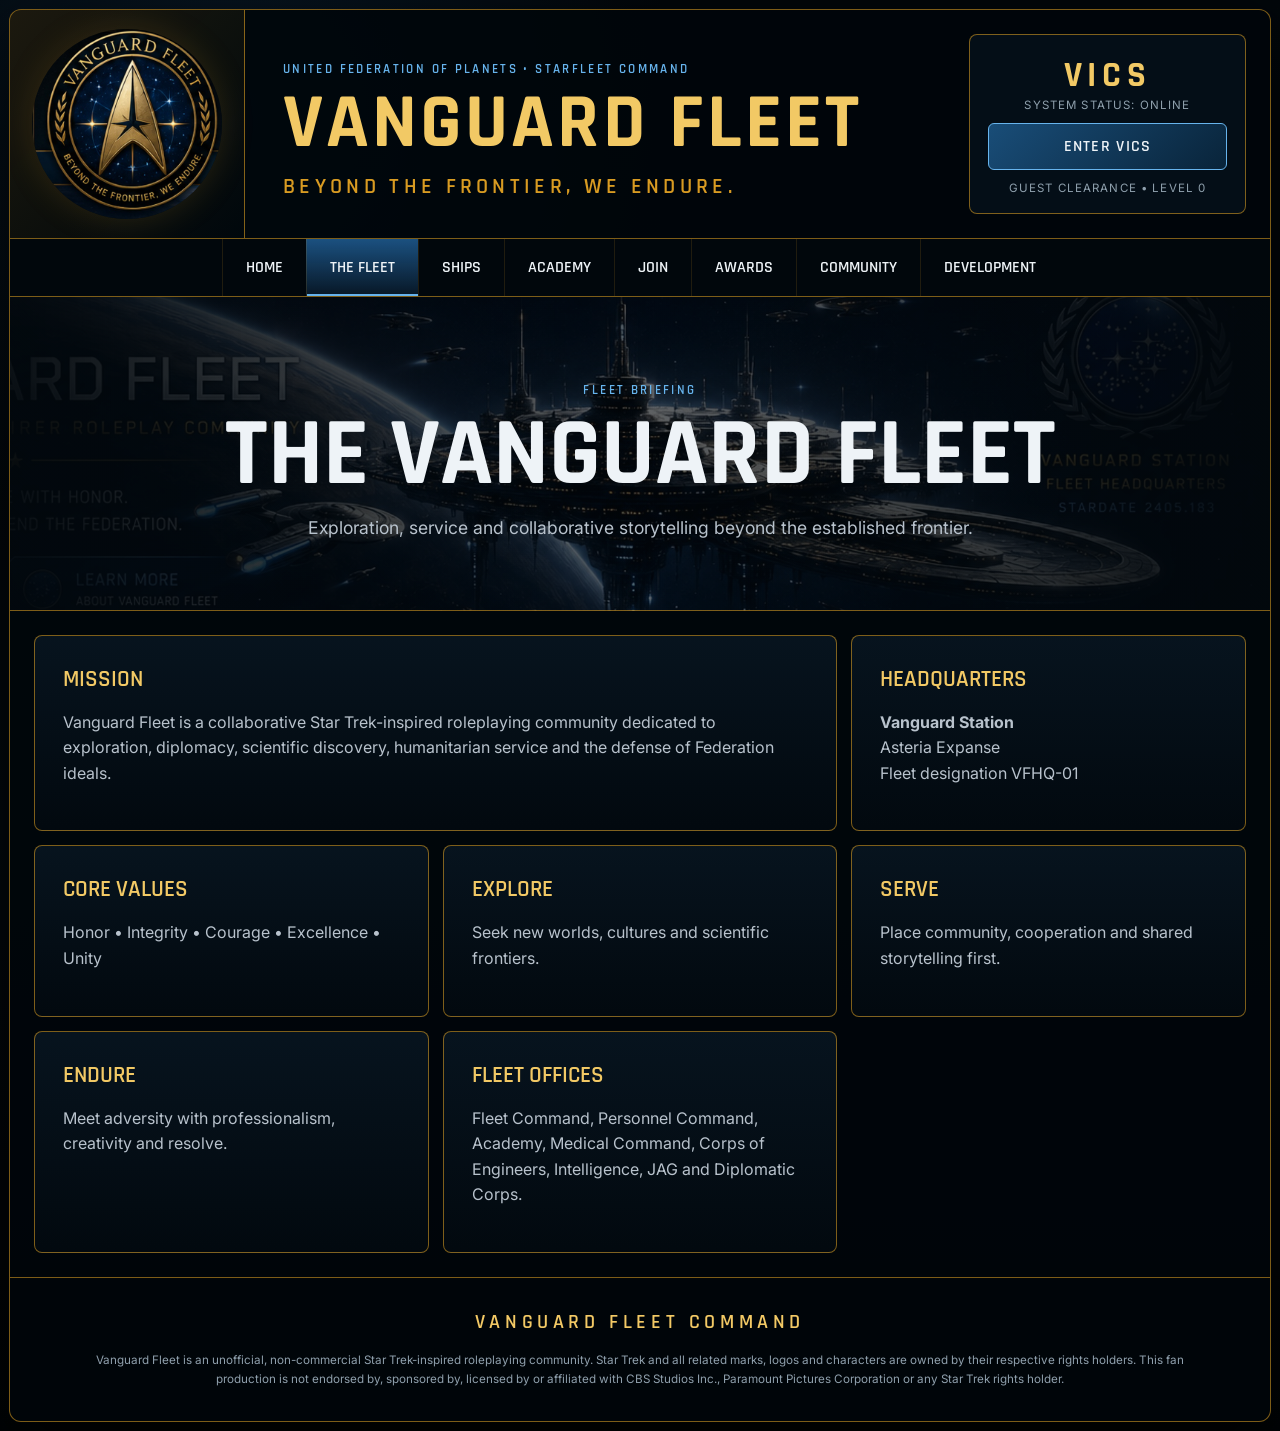
==== about.html @ 5034d349 "Add files via upload" ====
<!doctype html>
<html lang="en">
<head>
  <meta charset="utf-8">
  <meta name="viewport" content="width=device-width, initial-scale=1, viewport-fit=cover">
  <meta name="theme-color" content="#050a10">
  <title>The Fleet | Vanguard Fleet</title>
  <link rel="manifest" href="manifest.webmanifest">
  <link rel="icon" href="icon-192.png">
  <link rel="preconnect" href="https://fonts.googleapis.com">
  <link rel="preconnect" href="https://fonts.gstatic.com" crossorigin>
  <link href="https://fonts.googleapis.com/css2?family=Inter:wght@400;500;600&family=Rajdhani:wght@500;600;700&display=swap" rel="stylesheet">
  <link rel="stylesheet" href="styles.css">
</head>
<body>
  <div class="site-shell">
    
<header class="masthead">
  <a class="brand-mark" href="index.html" aria-label="Vanguard Fleet home">
    <img src="vanguard-logo.jpg" alt="Vanguard Fleet emblem">
  </a>
  <div class="brand-copy">
    <p class="system-label">United Federation of Planets • Starfleet Command</p>
    <h1>Vanguard Fleet</h1>
    <p class="motto">Beyond the Frontier, We Endure.</p>
  </div>
  <section class="access-panel">
    <div>
      <strong>VICS</strong>
      <span>System status: online</span>
    </div>
    <button class="btn btn-blue" data-open="login">Enter VICS</button>
    <small>Guest clearance • Level 0</small>
  </section>
</header>

<nav class="main-nav">
  <button id="nav-toggle" class="nav-toggle" aria-expanded="false">☰ Menu</button>
  <div id="nav-links" class="nav-links">
    <a href="index.html">Home</a>
    <a href="about.html" class="active">The Fleet</a>
    <a href="ships.html">Ships</a>
    <a href="academy.html">Academy</a>
    <a href="join.html">Join</a>
    <a href="awards.html">Awards</a>
    <a href="community.html">Community</a>
    <a href="development.html">Development</a>
  </div>
</nav>


    <main>
<section class="page-hero"><p class="system-label">Fleet Briefing</p><h2>The Vanguard Fleet</h2><p>Exploration, service and collaborative storytelling beyond the established frontier.</p></section>
<section class="content-grid">
  <article class="content-card span-2"><h3>Mission</h3><p>Vanguard Fleet is a collaborative Star Trek-inspired roleplaying community dedicated to exploration, diplomacy, scientific discovery, humanitarian service and the defense of Federation ideals.</p></article>
  <article class="content-card"><h3>Headquarters</h3><p><strong>Vanguard Station</strong><br>Asteria Expanse<br>Fleet designation VFHQ-01</p></article>
  <article class="content-card"><h3>Core Values</h3><p>Honor • Integrity • Courage • Excellence • Unity</p></article>
  <article class="content-card"><h3>Explore</h3><p>Seek new worlds, cultures and scientific frontiers.</p></article>
  <article class="content-card"><h3>Serve</h3><p>Place community, cooperation and shared storytelling first.</p></article>
  <article class="content-card"><h3>Endure</h3><p>Meet adversity with professionalism, creativity and resolve.</p></article>
  <article class="content-card"><h3>Fleet Offices</h3><p>Fleet Command, Personnel Command, Academy, Medical Command, Corps of Engineers, Intelligence, JAG and Diplomatic Corps.</p></article>
</section>
</main>
    
<footer>
  <strong>Vanguard Fleet Command</strong>
  <p>Vanguard Fleet is an unofficial, non-commercial Star Trek-inspired roleplaying community. Star Trek and all related marks, logos and characters are owned by their respective rights holders. This fan production is not endorsed by, sponsored by, licensed by or affiliated with CBS Studios Inc., Paramount Pictures Corporation or any Star Trek rights holder.</p>
</footer>

  </div>
  
<dialog id="modal">
  <form method="dialog">
    <button class="modal-x" aria-label="Close">×</button>
    <p class="system-label">VICS Database</p>
    <h2 id="modal-title">System Record</h2>
    <p id="modal-copy">This module is ready for integration.</p>
    <button class="btn btn-blue">Acknowledge</button>
  </form>
</dialog>

  <script src="app.js"></script>
</body>
</html>
---- styles.css ----
:root{
  --space:#02070b;--panel:#06111a;--panel2:#091a27;--gold:#d89b22;--gold2:#f2c965;
  --blue:#2469a7;--blue2:#67b4ed;--silver:#b8c2cc;--white:#eef3f7;--muted:#8fa0ad;
  --line:rgba(216,155,34,.58);--radius:12px
}
*{box-sizing:border-box}html{scroll-behavior:smooth}body{margin:0;background:
radial-gradient(circle at 18% 8%,rgba(36,105,167,.19),transparent 28rem),
linear-gradient(#02070b,#050b11 58%,#010406);color:var(--white);font-family:Inter,system-ui,sans-serif}
button,a{font:inherit}button{cursor:pointer}a{text-decoration:none;color:inherit}
.system-label{color:var(--blue2);font:600 .82rem Rajdhani,sans-serif;letter-spacing:.18em;text-transform:uppercase}
.boot-screen{position:fixed;inset:0;z-index:999;background:#02070b;display:grid;place-items:center;padding:24px}
.boot-grid{width:min(920px,100%);display:grid;grid-template-columns:260px 1fr;gap:36px;align-items:center;border:1px solid var(--line);padding:32px;background:linear-gradient(135deg,rgba(36,105,167,.13),transparent)}
.boot-logo{width:100%;border-radius:50%;box-shadow:0 0 50px rgba(216,155,34,.2)}
.boot-grid h1{font:700 clamp(3rem,10vw,6rem) Rajdhani;margin:0;color:var(--gold2)}
.boot-log{min-height:180px;color:var(--silver);font-family:monospace;line-height:1.8}
.progress-track{height:8px;background:#102333;overflow:hidden}.progress-track span{display:block;width:0;height:100%;background:linear-gradient(90deg,var(--blue),var(--gold2))}
.text-button{margin-top:18px;border:0;background:transparent;color:var(--muted);text-decoration:underline}
.site-shell{width:min(1540px,calc(100% - 18px));margin:9px auto;border:1px solid var(--line);border-radius:var(--radius);overflow:hidden;background:rgba(1,6,10,.9);box-shadow:0 32px 110px #000}
.masthead{display:grid;grid-template-columns:235px 1fr 325px;min-height:178px;border-bottom:1px solid var(--line)}
.brand-mark{display:grid;place-items:center;border-right:1px solid var(--line);background:linear-gradient(135deg,rgba(216,155,34,.13),transparent)}
.brand-mark img{width:190px;border-radius:50%;box-shadow:0 0 34px rgba(216,155,34,.16)}
.brand-copy{align-self:center;padding:24px 38px}.brand-copy h1{margin:0;font:700 clamp(3rem,6vw,5.8rem)/.88 Rajdhani;color:var(--gold2);text-transform:uppercase;letter-spacing:.04em}
.motto{margin:15px 0 0;color:var(--gold);font:600 1.35rem Rajdhani;text-transform:uppercase;letter-spacing:.2em}
.access-panel{margin:24px;padding:18px;display:grid;gap:11px;align-content:center;text-align:center;border:1px solid var(--line);border-radius:8px;background:rgba(5,16,25,.9)}
.access-panel strong{display:block;color:var(--gold2);font:700 2.2rem Rajdhani;letter-spacing:.16em}.access-panel span,.access-panel small{display:block;color:var(--muted);text-transform:uppercase;font-size:.72rem;letter-spacing:.1em}
.main-nav{position:sticky;top:0;z-index:20;background:rgba(2,8,13,.96);backdrop-filter:blur(14px);border-bottom:1px solid var(--line)}
.nav-links{display:flex;justify-content:center}.nav-links a{padding:18px 23px;border-left:1px solid rgba(216,155,34,.15);font:600 1rem Rajdhani;text-transform:uppercase}
.nav-links a:hover,.nav-links a.active{background:linear-gradient(rgba(36,105,167,.75),rgba(36,105,167,.16));box-shadow:inset 0 -2px var(--blue2)}
.nav-toggle{display:none;width:100%;padding:14px;border:0;background:transparent;color:var(--gold2);text-transform:uppercase}
.hero{min-height:505px;position:relative;display:flex;align-items:center;padding:54px;background:url("vanguard-station.jpg") center/cover no-repeat;overflow:hidden}
.hero-shade{position:absolute;inset:0;background:linear-gradient(90deg,rgba(2,8,13,.97),rgba(2,8,13,.72) 40%,rgba(2,8,13,.12) 78%),linear-gradient(0deg,rgba(2,8,13,.75),transparent 45%)}
.hero-copy{position:relative;z-index:2;max-width:760px}.hero-copy h2{margin:0;font:700 clamp(3.5rem,8vw,6.8rem)/.82 Rajdhani;text-transform:uppercase;text-shadow:0 10px 28px #000}
.hero-kicker{color:var(--gold2);font:600 1.35rem Rajdhani;text-transform:uppercase;letter-spacing:.13em}.hero-copy>p:last-of-type{font-size:1.14rem;line-height:1.7;text-transform:uppercase}
.button-row{display:flex;gap:13px;flex-wrap:wrap;margin-top:25px}.btn{min-height:46px;padding:12px 23px;border-radius:6px;border:1px solid currentColor;text-transform:uppercase;font:600 1rem Rajdhani;letter-spacing:.08em;transition:.2s}
.btn:hover{transform:translateY(-2px);filter:brightness(1.1)}.btn-gold{color:#07090b;background:linear-gradient(135deg,var(--gold2),var(--gold));border-color:var(--gold2)}
.btn-blue{color:var(--white);background:linear-gradient(135deg,#194d78,#09243a);border-color:var(--blue2)}.btn-ghost{color:var(--blue2);background:rgba(3,12,20,.74)}
.station-chip{position:absolute;z-index:3;right:45px;top:42px;width:240px;padding:23px;text-align:center;border:1px solid rgba(184,194,204,.5);background:rgba(3,9,15,.77);backdrop-filter:blur(7px)}
.station-symbol{display:block;color:var(--silver);font-size:3.2rem}.station-chip strong,.station-chip small,.station-chip em{display:block}.station-chip strong{color:var(--gold2);font:600 1.25rem Rajdhani;text-transform:uppercase}.station-chip small{margin:4px 0 16px;text-transform:uppercase}.station-chip em{color:var(--blue2);font-size:.8rem}
.command-deck{padding:18px;display:grid;grid-template-columns:.85fr 1.5fr 1.05fr 1.15fr;gap:11px}.panel,.quick-access,.section-block,.join-strip{border:1px solid var(--line);border-radius:8px;background:linear-gradient(180deg,rgba(7,20,31,.97),rgba(2,9,15,.98))}
.panel{min-height:275px;padding:19px}.panel header{display:flex;justify-content:space-between;align-items:center;border-bottom:1px solid rgba(216,155,34,.25);margin-bottom:10px}.panel h3{margin:0 0 8px;color:var(--gold2);font:600 1.2rem Rajdhani;text-transform:uppercase}.panel header button{border:0;background:transparent;color:var(--muted);font-size:.72rem;text-transform:uppercase}
.status-online{color:#6fe27e;font-size:.72rem;text-transform:uppercase}.status-panel dl{margin:0}.status-panel dl div{display:flex;justify-content:space-between;padding:15px 0;border-bottom:1px solid rgba(184,194,204,.1)}.status-panel dd{margin:0}
.feed-item{width:100%;display:grid;grid-template-columns:36px 1fr auto;gap:10px;align-items:center;padding:13px 0;border:0;border-bottom:1px solid rgba(184,194,204,.1);background:transparent;color:var(--white);text-align:left}.feed-item:hover strong{color:var(--gold2)}.feed-icon{color:var(--gold);font-size:1.3rem}.feed-item strong,.feed-item small{display:block}.feed-item small,.feed-item time{color:var(--muted);font-size:.72rem}
.featured{text-align:center}.ship-silhouette{width:190px;height:74px;margin:24px auto 13px;display:grid;place-items:center;border-radius:60%;background:radial-gradient(ellipse,rgba(91,153,196,.72),rgba(7,24,37,.35) 60%,transparent 62%);filter:drop-shadow(0 0 13px rgba(74,151,211,.55))}.ship-silhouette span{color:var(--blue2);font:700 1.45rem Rajdhani;letter-spacing:.3em}.featured h4{margin:5px 0 0;font:600 1.55rem Rajdhani;text-transform:uppercase}.featured p{margin:4px}.featured small{display:block;color:var(--muted);text-transform:uppercase;margin-bottom:17px}
.orders-panel>button{width:100%;padding:14px 0;border:0;border-bottom:1px solid rgba(184,194,204,.1);background:transparent;color:var(--white);text-align:left}.orders-panel>button:hover strong{color:var(--gold2)}.orders-panel strong,.orders-panel span{display:block}.orders-panel span{color:var(--muted);font-size:.76rem;margin-top:4px}
.section-block{margin:0 18px 18px;padding:55px 32px}.section-heading{text-align:center;max-width:900px;margin:0 auto 36px}.section-heading h2,.join-strip h2,.quick-access h2{margin:0;font:700 clamp(2rem,5vw,4rem) Rajdhani;text-transform:uppercase}.section-heading>p:last-child{color:var(--silver);line-height:1.65}
.feature-grid{display:grid;grid-template-columns:repeat(4,1fr);gap:12px}.feature-grid article{padding:26px;border:1px solid rgba(216,155,34,.28);background:rgba(3,12,20,.58)}.feature-grid article>span{color:var(--gold2);font-size:2.4rem}.feature-grid h3{margin:9px 0;color:var(--blue2);font:600 1.35rem Rajdhani;text-transform:uppercase}.feature-grid p{color:var(--muted);line-height:1.55}
.quick-access{margin:0 18px 18px;padding:20px}.quick-access h2{font-size:1.45rem;color:var(--gold2)}.quick-grid{display:grid;grid-template-columns:repeat(8,1fr);margin-top:14px}.quick-grid button{min-height:112px;display:grid;justify-items:center;align-content:center;gap:4px;border:0;border-right:1px solid rgba(216,155,34,.22);background:transparent;color:var(--white)}.quick-grid button:last-child{border-right:0}.quick-grid button:hover{background:rgba(36,105,167,.15)}.quick-grid button>span{font-size:2rem;color:var(--gold2)}.quick-grid strong{font:600 .93rem Rajdhani;text-transform:uppercase}.quick-grid small{color:var(--muted)}
.join-strip{margin:18px;padding:38px;display:flex;align-items:center;justify-content:space-between;gap:24px}.join-strip p{max-width:800px;color:var(--silver);line-height:1.6}
footer{padding:31px;border-top:1px solid var(--line);text-align:center;color:var(--muted)}footer strong{color:var(--gold2);font:600 1.25rem Rajdhani;text-transform:uppercase;letter-spacing:.23em}footer p{max-width:1120px;margin:16px auto 0;font-size:.73rem;line-height:1.65}
dialog{width:min(560px,calc(100% - 28px));color:var(--white);border:1px solid var(--line);border-radius:10px;background:#050e16;box-shadow:0 32px 110px #000}dialog::backdrop{background:rgba(0,0,0,.76);backdrop-filter:blur(5px)}dialog form{position:relative;padding:30px;text-align:center}dialog h2{color:var(--gold2);font:700 2rem Rajdhani;text-transform:uppercase}.modal-x{position:absolute;right:4px;top:0;border:0;background:transparent;color:var(--silver);font-size:2rem}
@media(max-width:1120px){.masthead{grid-template-columns:185px 1fr}.brand-mark img{width:155px}.access-panel{grid-column:1/-1;margin-top:0}.command-deck{grid-template-columns:1fr 1fr}.quick-grid{grid-template-columns:repeat(4,1fr)}.quick-grid button:nth-child(4n){border-right:0}.feature-grid{grid-template-columns:1fr 1fr}}
@media(max-width:760px){.boot-grid{grid-template-columns:1fr;text-align:center}.boot-logo{width:170px;margin:auto}.site-shell{width:100%;margin:0;border-radius:0}.masthead{display:block;text-align:center}.brand-mark{padding:13px;border-right:0}.brand-mark img{width:120px}.brand-copy{padding:17px}.brand-copy h1{font-size:3.2rem}.motto{font-size:.95rem}.nav-toggle{display:block}.nav-links{display:none;flex-direction:column}.nav-links.open{display:flex}.nav-links a{text-align:center}.hero{min-height:650px;padding:34px 23px 235px;align-items:flex-start}.hero-copy h2{font-size:3.65rem}.station-chip{left:23px;right:23px;top:auto;bottom:23px;width:auto}.command-deck{grid-template-columns:1fr}.feature-grid{grid-template-columns:1fr}.quick-grid{grid-template-columns:repeat(2,1fr)}.quick-grid button:nth-child(even){border-right:0}.join-strip{display:block;text-align:center}.join-strip .btn{margin-top:10px}}


.page-hero{padding:72px 36px;text-align:center;background:
linear-gradient(90deg,rgba(2,8,13,.96),rgba(2,8,13,.58),rgba(2,8,13,.96)),
url("vanguard-station.jpg") center/cover no-repeat;border-bottom:1px solid var(--line)}
.page-hero h2{margin:0;font:700 clamp(3rem,8vw,6rem)/.9 Rajdhani;text-transform:uppercase}
.page-hero>p:last-child{max-width:800px;margin:18px auto 0;color:var(--silver);font-size:1.1rem}
.content-grid,.ship-grid,.award-grid,.roadmap,.steps,.division-grid{display:grid;gap:14px;padding:24px}
.content-grid{grid-template-columns:repeat(3,1fr)}
.content-card,.ship-card,.award-grid article,.roadmap article,.steps article,.division{padding:28px;border:1px solid var(--line);border-radius:8px;background:linear-gradient(180deg,rgba(7,20,31,.97),rgba(2,9,15,.98))}
.content-card h3,.ship-card h3,.award-grid h3,.roadmap h3,.steps h3,.division h3{margin:0 0 10px;color:var(--gold2);font:600 1.45rem Rajdhani;text-transform:uppercase}
.content-card p,.ship-card p,.award-grid p,.roadmap p,.steps p,.division p{color:var(--silver);line-height:1.6}
.span-2{grid-column:span 2}
.steps{grid-template-columns:repeat(4,1fr)}
.steps article>span{display:block;color:var(--blue2);font:700 2.5rem Rajdhani}
.division-grid{grid-template-columns:repeat(3,1fr);padding:0}
.division.command{border-top:5px solid #d89b22}.division.science{border-top:5px solid #2469a7}.division.operations{border-top:5px solid #c6382e}
.center{text-align:center;margin-top:28px}
.ship-grid{grid-template-columns:2fr 1fr 1fr}
.featured-card{grid-row:span 2;text-align:center}
.ship-silhouette.large{width:280px;height:115px}
.ship-card span{color:var(--muted);text-transform:uppercase;font-size:.75rem}
.award-grid{grid-template-columns:repeat(3,1fr)}
.medal{display:block;font-size:3.6rem;color:var(--gold2);margin-bottom:14px}
.roadmap{grid-template-columns:repeat(3,1fr)}
.roadmap article>span{display:inline-block;padding:5px 9px;border:1px solid var(--blue);border-radius:999px;color:var(--blue2);font-size:.7rem;text-transform:uppercase}
.roadmap .complete{border-color:#5dcf73;color:#79e68d}.roadmap .active-status{border-color:var(--gold);color:var(--gold2)}
@media(max-width:900px){.content-grid,.award-grid,.roadmap{grid-template-columns:1fr 1fr}.ship-grid{grid-template-columns:1fr}.steps{grid-template-columns:1fr 1fr}.division-grid{grid-template-columns:1fr}.span-2{grid-column:span 2}}
@media(max-width:600px){.content-grid,.award-grid,.roadmap,.steps{grid-template-columns:1fr}.span-2{grid-column:auto}.page-hero{padding:52px 22px}.page-hero h2{font-size:3.2rem}}
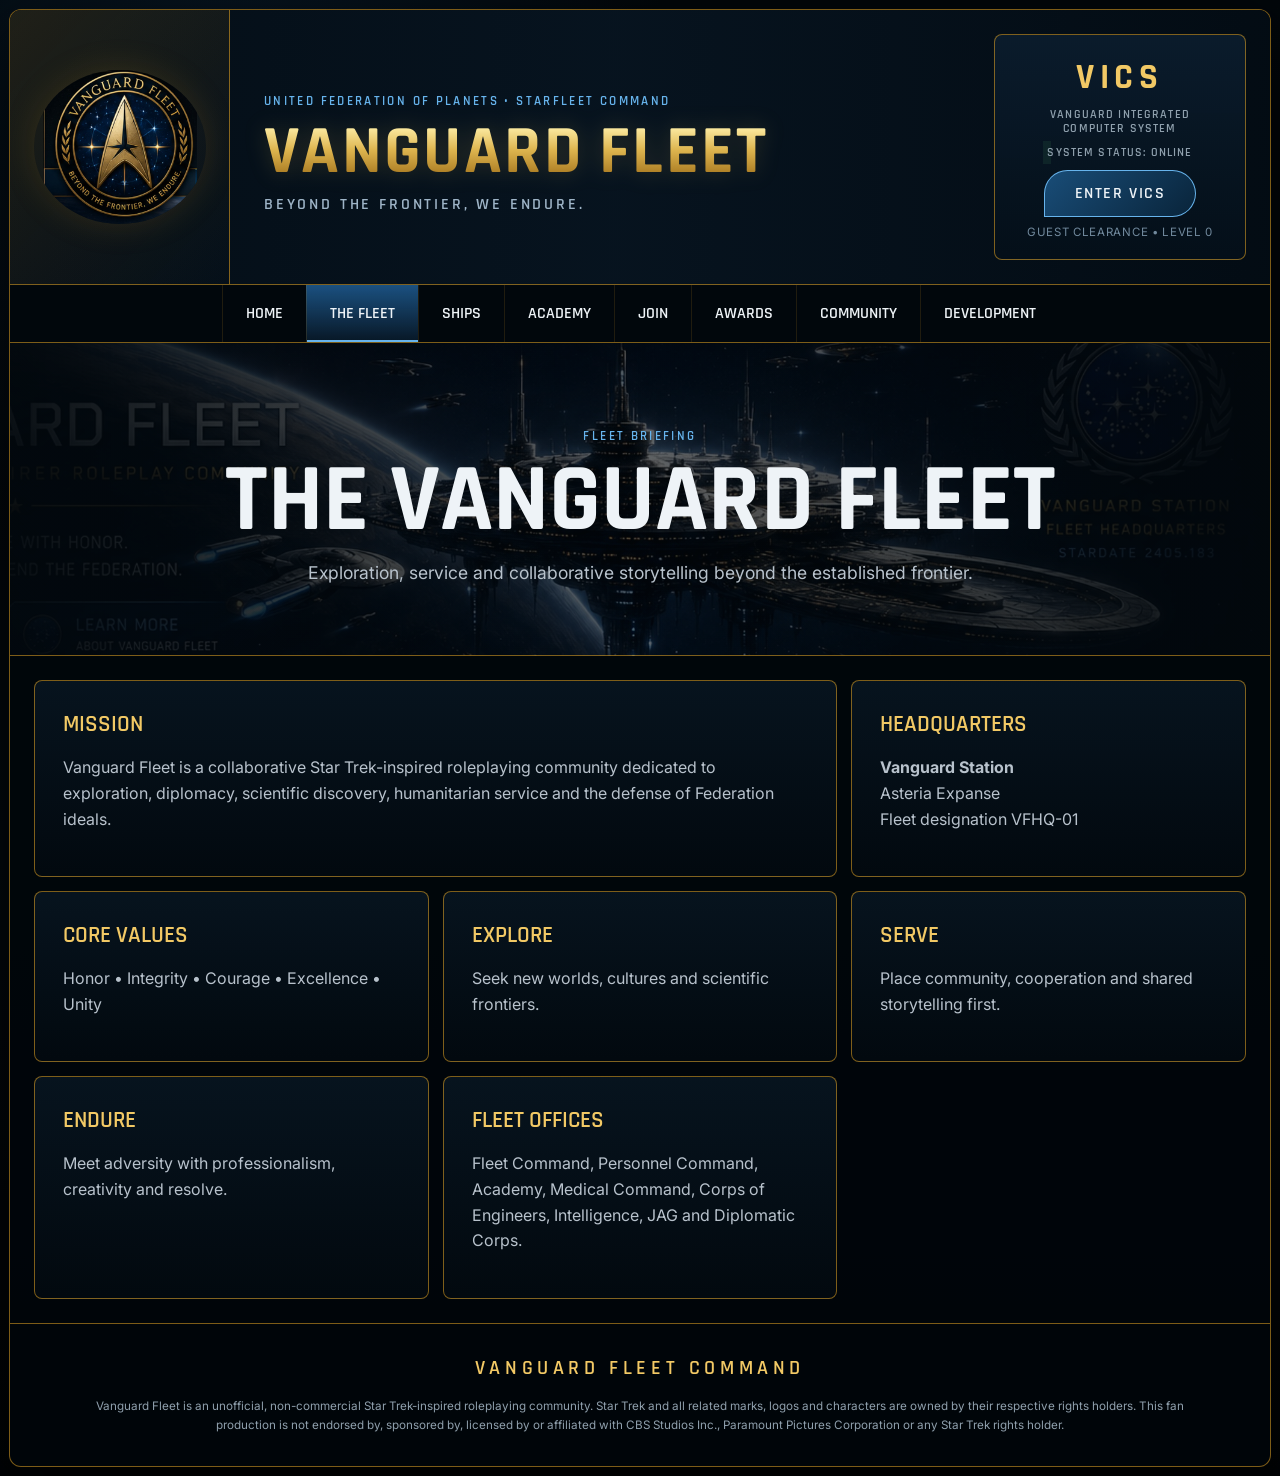
==== commit c04bb6bf: "Add files via upload" ====
--- a/about.html
+++ b/about.html
@@ -15,24 +15,27 @@
 <body>
   <div class="site-shell">
     
-<header class="masthead">
+
+<header class="masthead command-header">
   <a class="brand-mark" href="index.html" aria-label="Vanguard Fleet home">
     <img src="vanguard-logo.jpg" alt="Vanguard Fleet emblem">
   </a>
+
   <div class="brand-copy">
     <p class="system-label">United Federation of Planets • Starfleet Command</p>
-    <h1>Vanguard Fleet</h1>
+    <h1><span>Vanguard</span><span>Fleet</span></h1>
     <p class="motto">Beyond the Frontier, We Endure.</p>
   </div>
-  <section class="access-panel">
-    <div>
-      <strong>VICS</strong>
-      <span>System status: online</span>
-    </div>
-    <button class="btn btn-blue" data-open="login">Enter VICS</button>
-    <small>Guest clearance • Level 0</small>
+
+  <section class="access-panel vics-panel">
+    <strong class="vics-title">VICS</strong>
+    <span class="vics-full-name">Vanguard Integrated<br>Computer System</span>
+    <span class="vics-status"><i></i> System Status: Online</span>
+    <button class="btn btn-blue vics-button" data-open="login">Enter VICS</button>
+    <small>Guest Clearance • Level 0</small>
   </section>
 </header>
+
 
 <nav class="main-nav">
   <button id="nav-toggle" class="nav-toggle" aria-expanded="false">☰ Menu</button>
--- a/styles.css
+++ b/styles.css
@@ -79,3 +79,492 @@
 .roadmap .complete{border-color:#5dcf73;color:#79e68d}.roadmap .active-status{border-color:var(--gold);color:var(--gold2)}
 @media(max-width:900px){.content-grid,.award-grid,.roadmap{grid-template-columns:1fr 1fr}.ship-grid{grid-template-columns:1fr}.steps{grid-template-columns:1fr 1fr}.division-grid{grid-template-columns:1fr}.span-2{grid-column:span 2}}
 @media(max-width:600px){.content-grid,.award-grid,.roadmap,.steps{grid-template-columns:1fr}.span-2{grid-column:auto}.page-hero{padding:52px 22px}.page-hero h2{font-size:3.2rem}}
+
+
+/* Version 2.2 — Cinematic Vanguard Station hero */
+.cinematic-hero{
+  position:relative;
+  min-height:clamp(590px,72vh,820px);
+  overflow:hidden;
+  isolation:isolate;
+  background:
+    linear-gradient(90deg,rgba(1,5,10,.94) 0%,rgba(2,8,14,.76) 34%,rgba(2,8,14,.14) 66%,rgba(1,5,10,.56) 100%),
+    linear-gradient(180deg,rgba(0,0,0,.08),rgba(0,0,0,.14) 58%,rgba(0,0,0,.86)),
+    url("vanguard-hero.jpg") center 38%/cover no-repeat;
+}
+.cinematic-hero::before{
+  content:"";
+  position:absolute;
+  inset:0;
+  z-index:-1;
+  background:
+    radial-gradient(circle at 74% 39%,rgba(64,137,227,.22),transparent 26%),
+    radial-gradient(circle at 52% 14%,rgba(91,49,161,.18),transparent 34%);
+  animation:heroPulse 7s ease-in-out infinite alternate;
+}
+.cinematic-hero::after{
+  content:"";
+  position:absolute;
+  inset:0;
+  pointer-events:none;
+  background:linear-gradient(115deg,transparent 42%,rgba(148,207,255,.11) 49%,transparent 56%);
+  transform:translateX(-130%);
+  animation:lightSweep 11s ease-in-out infinite;
+}
+.cinematic-hero .hero-copy{
+  position:relative;
+  z-index:5;
+  max-width:710px;
+  padding:clamp(74px,10vw,132px) clamp(24px,6vw,88px) 142px;
+  text-shadow:0 3px 22px rgba(0,0,0,.95);
+}
+.cinematic-hero .hero-copy h2{
+  font-size:clamp(3.7rem,7.6vw,7.2rem);
+  line-height:.82;
+  letter-spacing:.015em;
+}
+.cinematic-hero .hero-copy>p:not(.system-label):not(.hero-kicker){
+  max-width:620px;
+  font-size:clamp(1rem,1.5vw,1.24rem);
+}
+.cinematic-hero .hero-kicker{
+  color:#dbeeff;
+  font-size:clamp(1rem,1.7vw,1.35rem);
+  letter-spacing:.08em;
+}
+.cinematic-hero .station-chip{
+  z-index:6;
+  right:clamp(22px,5vw,76px);
+  bottom:112px;
+  padding:18px 20px;
+  backdrop-filter:blur(8px);
+  background:linear-gradient(135deg,rgba(3,12,20,.78),rgba(3,12,20,.42));
+  border:1px solid rgba(181,215,244,.35);
+  box-shadow:0 18px 50px rgba(0,0,0,.42);
+}
+.hero-status{
+  position:absolute;
+  z-index:7;
+  left:0;
+  right:0;
+  bottom:0;
+  min-height:76px;
+  display:grid;
+  grid-template-columns:repeat(4,1fr);
+  border-top:1px solid rgba(212,172,78,.52);
+  background:linear-gradient(90deg,rgba(3,10,17,.95),rgba(7,19,31,.86),rgba(3,10,17,.95));
+  backdrop-filter:blur(12px);
+}
+.hero-status span{
+  display:flex;
+  align-items:center;
+  justify-content:center;
+  gap:9px;
+  padding:15px 12px;
+  color:#c6d5e2;
+  text-transform:uppercase;
+  letter-spacing:.08em;
+  font:600 .78rem Rajdhani;
+  border-right:1px solid rgba(212,172,78,.24);
+}
+.hero-status span:last-child{border-right:0}
+.hero-status b{
+  color:#f0c85e;
+  font-size:1.35rem;
+}
+.hero-status .condition-green b{
+  color:#70dc87;
+  filter:drop-shadow(0 0 7px rgba(112,220,135,.62));
+}
+.starfield{
+  position:absolute;
+  inset:-20%;
+  z-index:1;
+  pointer-events:none;
+  opacity:.52;
+  background-image:
+    radial-gradient(circle,#fff 0 1px,transparent 1.5px),
+    radial-gradient(circle,#b9dfff 0 1px,transparent 1.4px);
+  background-size:73px 73px,117px 117px;
+  background-position:0 0,31px 19px;
+}
+.starfield-a{animation:starDrift 70s linear infinite}
+.starfield-b{
+  opacity:.24;
+  transform:scale(1.22);
+  background-size:151px 151px,219px 219px;
+  animation:starDriftReverse 105s linear infinite;
+}
+.nebula-glow{
+  position:absolute;
+  z-index:2;
+  width:50%;
+  height:72%;
+  right:-6%;
+  top:3%;
+  border-radius:50%;
+  background:radial-gradient(ellipse,rgba(49,107,205,.22),rgba(64,37,142,.12) 38%,transparent 70%);
+  filter:blur(18px);
+  animation:nebulaBreathe 9s ease-in-out infinite alternate;
+}
+.lcars-overlay{
+  position:absolute;
+  z-index:8;
+  display:flex;
+  gap:7px;
+  opacity:.74;
+  pointer-events:none;
+}
+.lcars-overlay span{height:7px;border-radius:999px;background:#d7a63b}
+.lcars-top{top:18px;right:28px}
+.lcars-top span:nth-child(1){width:112px;background:#559bd8}
+.lcars-top span:nth-child(2){width:48px}
+.lcars-top span:nth-child(3){width:18px;background:#b668d1}
+.lcars-bottom{left:28px;bottom:94px}
+.lcars-bottom span:nth-child(1){width:78px}
+.lcars-bottom span:nth-child(2){width:26px;background:#559bd8}
+
+@keyframes starDrift{
+  from{transform:translate3d(0,0,0)}
+  to{transform:translate3d(-110px,70px,0)}
+}
+@keyframes starDriftReverse{
+  from{transform:scale(1.22) translate3d(-40px,-20px,0)}
+  to{transform:scale(1.22) translate3d(95px,-70px,0)}
+}
+@keyframes nebulaBreathe{
+  from{opacity:.56;transform:scale(.96)}
+  to{opacity:1;transform:scale(1.08)}
+}
+@keyframes heroPulse{
+  from{opacity:.55}
+  to{opacity:1}
+}
+@keyframes lightSweep{
+  0%,62%{transform:translateX(-140%)}
+  82%,100%{transform:translateX(140%)}
+}
+
+@media(max-width:900px){
+  .cinematic-hero{
+    min-height:720px;
+    background-position:63% center;
+  }
+  .cinematic-hero .hero-copy{
+    padding:76px 26px 210px;
+    max-width:620px;
+  }
+  .cinematic-hero .station-chip{
+    left:26px;
+    right:auto;
+    bottom:102px;
+  }
+  .hero-status{grid-template-columns:repeat(2,1fr)}
+  .hero-status span:nth-child(2){border-right:0}
+  .hero-status span{min-height:48px}
+}
+@media(max-width:600px){
+  .cinematic-hero{
+    min-height:760px;
+    background-position:68% center;
+  }
+  .cinematic-hero .hero-copy{
+    padding-top:62px;
+  }
+  .cinematic-hero .hero-copy h2{
+    font-size:3.8rem;
+  }
+  .cinematic-hero .station-chip{
+    bottom:116px;
+  }
+  .hero-status span{
+    font-size:.66rem;
+    letter-spacing:.04em;
+  }
+  .hero-status b{font-size:1.05rem}
+}
+@media(prefers-reduced-motion:reduce){
+  .starfield,.nebula-glow,.cinematic-hero::before,.cinematic-hero::after{animation:none!important}
+}
+
+
+/* Version 2.2.1 — Vanguard Station information-card overflow fix */
+.cinematic-hero .station-chip{
+  box-sizing:border-box;
+  width:min(320px,calc(100% - 48px));
+  max-width:calc(100% - 48px);
+  right:24px;
+  left:auto;
+  overflow:hidden;
+  white-space:normal;
+  text-align:center;
+}
+.cinematic-hero .station-chip strong,
+.cinematic-hero .station-chip small,
+.cinematic-hero .station-chip em{
+  display:block;
+  max-width:100%;
+  overflow-wrap:anywhere;
+}
+@media(min-width:901px){
+  .cinematic-hero .station-chip{
+    right:clamp(24px,3vw,52px);
+  }
+}
+@media(max-width:900px){
+  .cinematic-hero .station-chip{
+    left:24px;
+    right:24px;
+    width:auto;
+    max-width:none;
+  }
+}
+@media(max-width:600px){
+  .cinematic-hero .station-chip{
+    left:16px;
+    right:16px;
+  }
+}
+
+
+/* Version 2.3 — Command Header */
+.command-header{
+  display:grid;
+  grid-template-columns:220px minmax(0,1fr) 300px;
+  align-items:stretch;
+  min-height:190px;
+  border-bottom:1px solid var(--line);
+  background:
+    linear-gradient(90deg,rgba(4,14,23,.98),rgba(7,20,32,.96) 48%,rgba(3,12,20,.98));
+}
+
+.command-header .brand-mark{
+  display:flex;
+  align-items:center;
+  justify-content:center;
+  min-width:0;
+  padding:18px;
+  border-right:1px solid var(--line);
+  overflow:hidden;
+}
+
+.command-header .brand-mark img{
+  display:block;
+  width:min(172px,100%);
+  height:auto;
+  max-height:154px;
+  object-fit:contain;
+  margin:auto;
+  transition:transform .25s ease,filter .25s ease;
+}
+
+.command-header .brand-mark:hover img{
+  transform:scale(1.055);
+  filter:drop-shadow(0 0 12px rgba(226,181,66,.7));
+}
+
+.command-header .brand-copy{
+  display:flex;
+  flex-direction:column;
+  justify-content:center;
+  min-width:0;
+  padding:24px 34px;
+}
+
+.command-header .brand-copy h1{
+  display:flex;
+  flex-wrap:wrap;
+  gap:.22em;
+  margin:2px 0 4px;
+  font:700 clamp(3.2rem,5.3vw,5.5rem)/.82 Rajdhani,sans-serif;
+  letter-spacing:.035em;
+  text-transform:uppercase;
+  background:linear-gradient(180deg,#fff0aa 0%,#ddb44e 45%,#9d6d18 100%);
+  -webkit-background-clip:text;
+  background-clip:text;
+  color:transparent;
+  filter:drop-shadow(0 0 11px rgba(221,180,78,.2));
+}
+
+.command-header .brand-copy h1 span{
+  white-space:nowrap;
+}
+
+.command-header .motto{
+  margin:9px 0 0;
+  color:#9eb4c7;
+  font-size:.98rem;
+  letter-spacing:.18em;
+}
+
+.vics-panel{
+  display:flex;
+  flex-direction:column;
+  align-items:center;
+  justify-content:center;
+  gap:8px;
+  min-width:0;
+  padding:20px 24px;
+  text-align:center;
+  border-left:1px solid var(--line);
+  background:
+    linear-gradient(180deg,rgba(11,29,45,.94),rgba(4,15,25,.98));
+}
+
+.vics-title{
+  color:var(--gold2);
+  font:700 2.25rem/.9 Rajdhani,sans-serif;
+  letter-spacing:.12em;
+}
+
+.vics-full-name{
+  color:#9bc4e6;
+  font:600 .83rem/1.25 Rajdhani,sans-serif;
+  letter-spacing:.08em;
+  text-transform:uppercase;
+}
+
+.vics-status{
+  display:flex;
+  align-items:center;
+  justify-content:center;
+  gap:8px;
+  color:#8fe3a0;
+  font:600 .78rem Rajdhani,sans-serif;
+  letter-spacing:.08em;
+  text-transform:uppercase;
+}
+
+.vics-status i{
+  width:9px;
+  height:9px;
+  flex:0 0 9px;
+  border-radius:50%;
+  background:#65df7f;
+  box-shadow:0 0 0 4px rgba(101,223,127,.08),0 0 12px rgba(101,223,127,.85);
+  animation:vicsPulse 1.8s ease-in-out infinite;
+}
+
+.vics-button{
+  min-width:152px;
+  margin-top:2px;
+  border-radius:999px 999px 999px 14px;
+  letter-spacing:.1em;
+}
+
+.vics-panel small{
+  color:#71899d;
+  letter-spacing:.06em;
+}
+
+@keyframes vicsPulse{
+  0%,100%{opacity:1;transform:scale(1)}
+  50%{opacity:.45;transform:scale(.78)}
+}
+
+@media(max-width:980px){
+  .command-header{
+    grid-template-columns:180px minmax(0,1fr) 260px;
+  }
+
+  .command-header .brand-copy{
+    padding-left:24px;
+    padding-right:24px;
+  }
+
+  .command-header .brand-copy h1{
+    font-size:clamp(2.7rem,5vw,4.2rem);
+  }
+}
+
+@media(max-width:760px){
+  .command-header{
+    grid-template-columns:140px minmax(0,1fr);
+    min-height:auto;
+  }
+
+  .command-header .brand-mark{
+    grid-row:1;
+    grid-column:1;
+    padding:14px;
+  }
+
+  .command-header .brand-mark img{
+    width:116px;
+    max-height:116px;
+  }
+
+  .command-header .brand-copy{
+    grid-row:1;
+    grid-column:2;
+    padding:18px;
+  }
+
+  .command-header .brand-copy h1{
+    display:block;
+    font-size:clamp(2.4rem,10vw,3.8rem);
+    line-height:.78;
+  }
+
+  .command-header .brand-copy h1 span{
+    display:block;
+  }
+
+  .command-header .motto{
+    font-size:.72rem;
+    letter-spacing:.12em;
+  }
+
+  .vics-panel{
+    grid-column:1 / -1;
+    grid-row:2;
+    min-height:138px;
+    border-left:0;
+    border-top:1px solid var(--line);
+  }
+
+  .vics-full-name br{
+    display:none;
+  }
+}
+
+@media(max-width:480px){
+  .command-header{
+    grid-template-columns:112px minmax(0,1fr);
+  }
+
+  .command-header .brand-mark{
+    padding:10px;
+  }
+
+  .command-header .brand-mark img{
+    width:94px;
+    max-height:94px;
+  }
+
+  .command-header .brand-copy{
+    padding:14px 12px;
+  }
+
+  .command-header .brand-copy .system-label{
+    font-size:.56rem;
+    letter-spacing:.08em;
+  }
+
+  .command-header .brand-copy h1{
+    font-size:2.35rem;
+  }
+
+  .command-header .motto{
+    font-size:.62rem;
+    line-height:1.35;
+  }
+
+  .vics-panel{
+    padding:17px;
+  }
+}
+
+@media(prefers-reduced-motion:reduce){
+  .vics-status i{animation:none}
+}
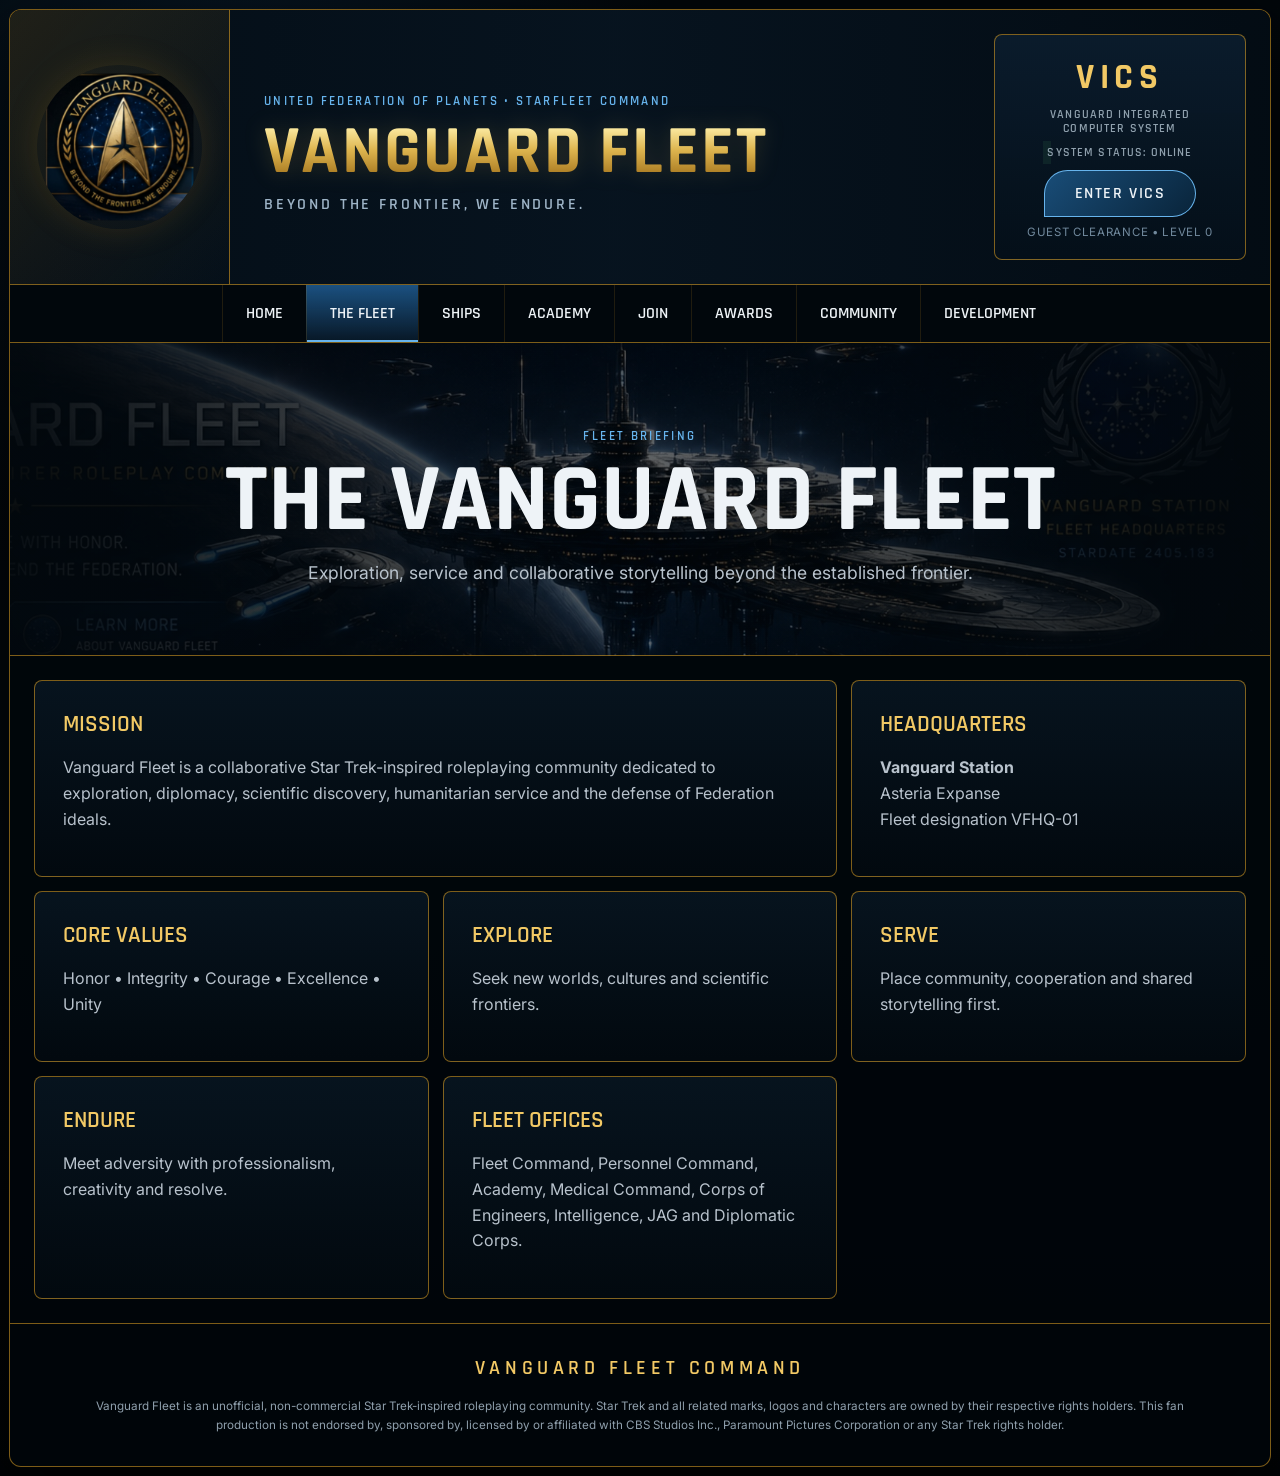
==== commit 13c95a68: "Add files via upload" ====
--- a/about.html
+++ b/about.html
@@ -18,7 +18,7 @@
 
 <header class="masthead command-header">
   <a class="brand-mark" href="index.html" aria-label="Vanguard Fleet home">
-    <img src="vanguard-logo.jpg" alt="Vanguard Fleet emblem">
+    <img src="vanguard-logo.png" alt="Vanguard Fleet emblem">
   </a>
 
   <div class="brand-copy">
--- a/styles.css
+++ b/styles.css
@@ -568,3 +568,50 @@
 @media(prefers-reduced-motion:reduce){
   .vics-status i{animation:none}
 }
+
+
+/* Version 2.3.2 — True centered transparent fleet emblem */
+.command-header .brand-mark{
+  padding:16px;
+  display:flex;
+  align-items:center;
+  justify-content:center;
+}
+
+.command-header .brand-mark img{
+  width:min(176px,88%);
+  height:auto;
+  max-height:176px;
+  margin:auto;
+  object-fit:contain;
+  object-position:center;
+  transform:none;
+}
+
+.command-header .brand-mark:hover img{
+  transform:scale(1.055);
+}
+
+@media(max-width:760px){
+  .command-header .brand-mark img{
+    width:min(120px,86%);
+    max-height:120px;
+    transform:none;
+  }
+
+  .command-header .brand-mark:hover img{
+    transform:scale(1.04);
+  }
+}
+
+@media(max-width:480px){
+  .command-header .brand-mark img{
+    width:min(96px,84%);
+    max-height:96px;
+    transform:none;
+  }
+
+  .command-header .brand-mark:hover img{
+    transform:scale(1.035);
+  }
+}
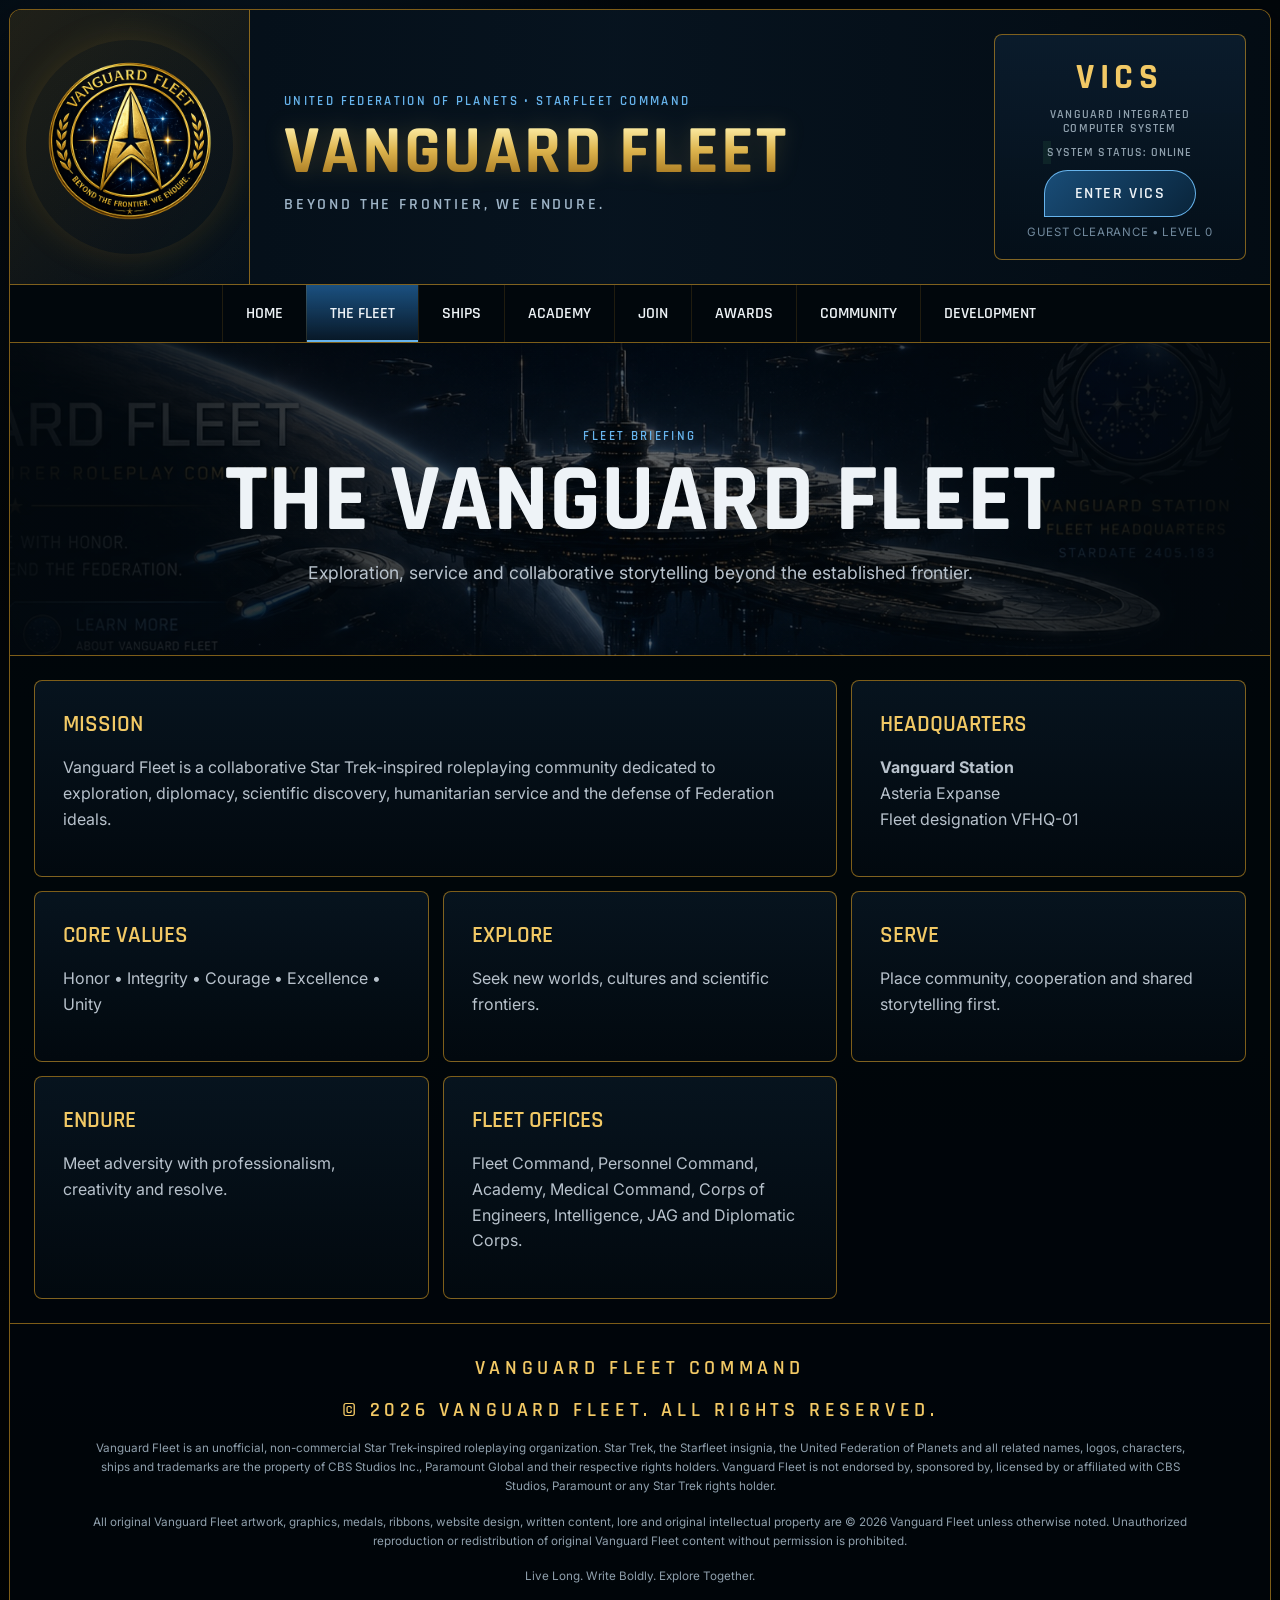
==== commit eac30cc6: "Add files via upload" ====
--- a/about.html
+++ b/about.html
@@ -67,7 +67,14 @@
     
 <footer>
   <strong>Vanguard Fleet Command</strong>
-  <p>Vanguard Fleet is an unofficial, non-commercial Star Trek-inspired roleplaying community. Star Trek and all related marks, logos and characters are owned by their respective rights holders. This fan production is not endorsed by, sponsored by, licensed by or affiliated with CBS Studios Inc., Paramount Pictures Corporation or any Star Trek rights holder.</p>
+
+  <p><strong>© 2026 Vanguard Fleet. All Rights Reserved.</strong></p>
+
+  <p>Vanguard Fleet is an unofficial, non-commercial Star Trek-inspired roleplaying organization. Star Trek, the Starfleet insignia, the United Federation of Planets and all related names, logos, characters, ships and trademarks are the property of CBS Studios Inc., Paramount Global and their respective rights holders. Vanguard Fleet is not endorsed by, sponsored by, licensed by or affiliated with CBS Studios, Paramount or any Star Trek rights holder.</p>
+
+  <p>All original Vanguard Fleet artwork, graphics, medals, ribbons, website design, written content, lore and original intellectual property are © 2026 Vanguard Fleet unless otherwise noted. Unauthorized reproduction or redistribution of original Vanguard Fleet content without permission is prohibited.</p>
+
+  <p class="footer-motto"><strong>Live Long. Write Boldly. Explore Together.</strong></p>
 </footer>
 
   </div>
--- a/styles.css
+++ b/styles.css
@@ -615,3 +615,297 @@
     transform:scale(1.035);
   }
 }
+
+
+/* Version 2.4 — Awards medal and ribbon gallery */
+.visual-awards{
+  grid-template-columns:repeat(3,minmax(0,1fr));
+  align-items:stretch;
+}
+
+.award-card{
+  display:flex;
+  flex-direction:column;
+  overflow:hidden;
+  padding:0 !important;
+}
+
+.award-card img{
+  display:block;
+  width:100%;
+  aspect-ratio:4/5.2;
+  object-fit:cover;
+  background:#07131f;
+  border-bottom:1px solid var(--line);
+}
+
+.award-card-copy{
+  display:flex;
+  flex:1;
+  flex-direction:column;
+  padding:22px;
+}
+
+.award-card-copy h3{
+  margin-top:4px;
+}
+
+.award-card-copy p:not(.system-label){
+  flex:1;
+}
+
+.award-card-copy .btn{
+  align-self:flex-start;
+  margin-top:8px;
+}
+
+@media(max-width:900px){
+  .visual-awards{grid-template-columns:repeat(2,minmax(0,1fr))}
+}
+
+@media(max-width:560px){
+  .visual-awards{grid-template-columns:1fr}
+}
+
+
+/* Version 2.4.1 — Corrected isolated fleet seal */
+.command-header .brand-mark{
+  padding:14px !important;
+  display:flex !important;
+  align-items:center !important;
+  justify-content:center !important;
+  overflow:hidden;
+}
+
+.command-header .brand-mark img{
+  display:block !important;
+  width:min(184px,90%) !important;
+  height:auto !important;
+  max-width:100% !important;
+  max-height:184px !important;
+  margin:auto !important;
+  object-fit:contain !important;
+  object-position:center !important;
+  transform:none !important;
+}
+
+.command-header .brand-mark:hover img{
+  transform:scale(1.045) !important;
+}
+
+@media(max-width:760px){
+  .command-header .brand-mark img{
+    width:min(122px,88%) !important;
+    max-height:122px !important;
+  }
+}
+
+@media(max-width:480px){
+  .command-header .brand-mark img{
+    width:min(96px,86%) !important;
+    max-height:96px !important;
+  }
+}
+
+
+/* Version 2.4.3 — Award paths and larger centered emblem */
+.command-header .brand-mark{
+  position:relative !important;
+  display:flex !important;
+  align-items:center !important;
+  justify-content:center !important;
+  padding:8px !important;
+  overflow:hidden !important;
+}
+
+.command-header .brand-mark img{
+  display:block !important;
+  width:min(218px,96%) !important;
+  height:auto !important;
+  max-width:96% !important;
+  max-height:218px !important;
+  margin:auto !important;
+  object-fit:contain !important;
+  object-position:50% 50% !important;
+  transform:none !important;
+}
+
+.command-header .brand-mark:hover img{
+  transform:scale(1.035) !important;
+}
+
+@media(max-width:980px){
+  .command-header .brand-mark img{
+    width:min(176px,94%) !important;
+    max-height:176px !important;
+  }
+}
+
+@media(max-width:760px){
+  .command-header .brand-mark img{
+    width:min(126px,92%) !important;
+    max-height:126px !important;
+  }
+}
+
+@media(max-width:480px){
+  .command-header .brand-mark img{
+    width:min(98px,90%) !important;
+    max-height:98px !important;
+  }
+}
+
+
+/* Version 2.4.4 — Embedded award artwork and stronger logo sizing */
+.command-header .brand-mark{
+  padding:4px !important;
+}
+
+.command-header .brand-mark img{
+  width:min(232px,98%) !important;
+  max-width:98% !important;
+  max-height:232px !important;
+  margin:auto !important;
+  transform:none !important;
+}
+
+@media(max-width:980px){
+  .command-header .brand-mark img{
+    width:min(188px,96%) !important;
+    max-height:188px !important;
+  }
+}
+
+@media(max-width:760px){
+  .command-header .brand-mark img{
+    width:min(130px,94%) !important;
+    max-height:130px !important;
+  }
+}
+
+@media(max-width:480px){
+  .command-header .brand-mark img{
+    width:min(100px,92%) !important;
+    max-height:100px !important;
+  }
+}
+
+
+/* Version 2.4.5 — Remade round fleet seal */
+.command-header{
+  grid-template-columns:240px minmax(0,1fr) 300px !important;
+}
+
+.command-header .brand-mark{
+  display:flex !important;
+  align-items:center !important;
+  justify-content:center !important;
+  padding:10px !important;
+  overflow:hidden !important;
+}
+
+.command-header .brand-mark img{
+  display:block !important;
+  width:214px !important;
+  height:214px !important;
+  max-width:calc(100% - 12px) !important;
+  max-height:calc(100% - 12px) !important;
+  margin:auto !important;
+  object-fit:contain !important;
+  object-position:center center !important;
+  transform:none !important;
+}
+
+.command-header .brand-mark:hover img{
+  transform:scale(1.025) !important;
+}
+
+@media(max-width:980px){
+  .command-header{
+    grid-template-columns:200px minmax(0,1fr) 260px !important;
+  }
+
+  .command-header .brand-mark img{
+    width:178px !important;
+    height:178px !important;
+  }
+}
+
+@media(max-width:760px){
+  .command-header{
+    grid-template-columns:142px minmax(0,1fr) !important;
+  }
+
+  .command-header .brand-mark img{
+    width:122px !important;
+    height:122px !important;
+  }
+}
+
+@media(max-width:480px){
+  .command-header{
+    grid-template-columns:112px minmax(0,1fr) !important;
+  }
+
+  .command-header .brand-mark img{
+    width:94px !important;
+    height:94px !important;
+  }
+}
+
+
+/* Version 2.8 — Official Vanguard Fleet awards board */
+.official-awards-section{
+  padding:28px;
+}
+
+.official-awards-board{
+  margin:24px auto 0;
+  max-width:1500px;
+  padding:10px;
+  border:1px solid var(--gold);
+  border-radius:10px;
+  background:linear-gradient(180deg,rgba(6,17,28,.98),rgba(2,8,14,.98));
+  box-shadow:0 22px 70px rgba(0,0,0,.55);
+}
+
+.official-awards-board a{
+  display:block;
+}
+
+.official-awards-board img{
+  display:block;
+  width:100%;
+  height:auto;
+  border-radius:6px;
+}
+
+.official-awards-board figcaption{
+  padding:12px 8px 4px;
+  color:var(--silver);
+  text-align:center;
+  font-size:.85rem;
+  letter-spacing:.05em;
+}
+
+@media(max-width:600px){
+  .official-awards-section{
+    padding:16px;
+  }
+
+  .official-awards-board{
+    padding:5px;
+  }
+}
+
+
+/* Version 2.9 — Exact award artwork from the official board */
+.exact-awards .award-card img{
+  aspect-ratio:700/860;
+  object-fit:cover;
+  background:#040e18;
+}
+
+.exact-awards .award-card{
+  border-color:rgba(214,174,72,.5);
+}
